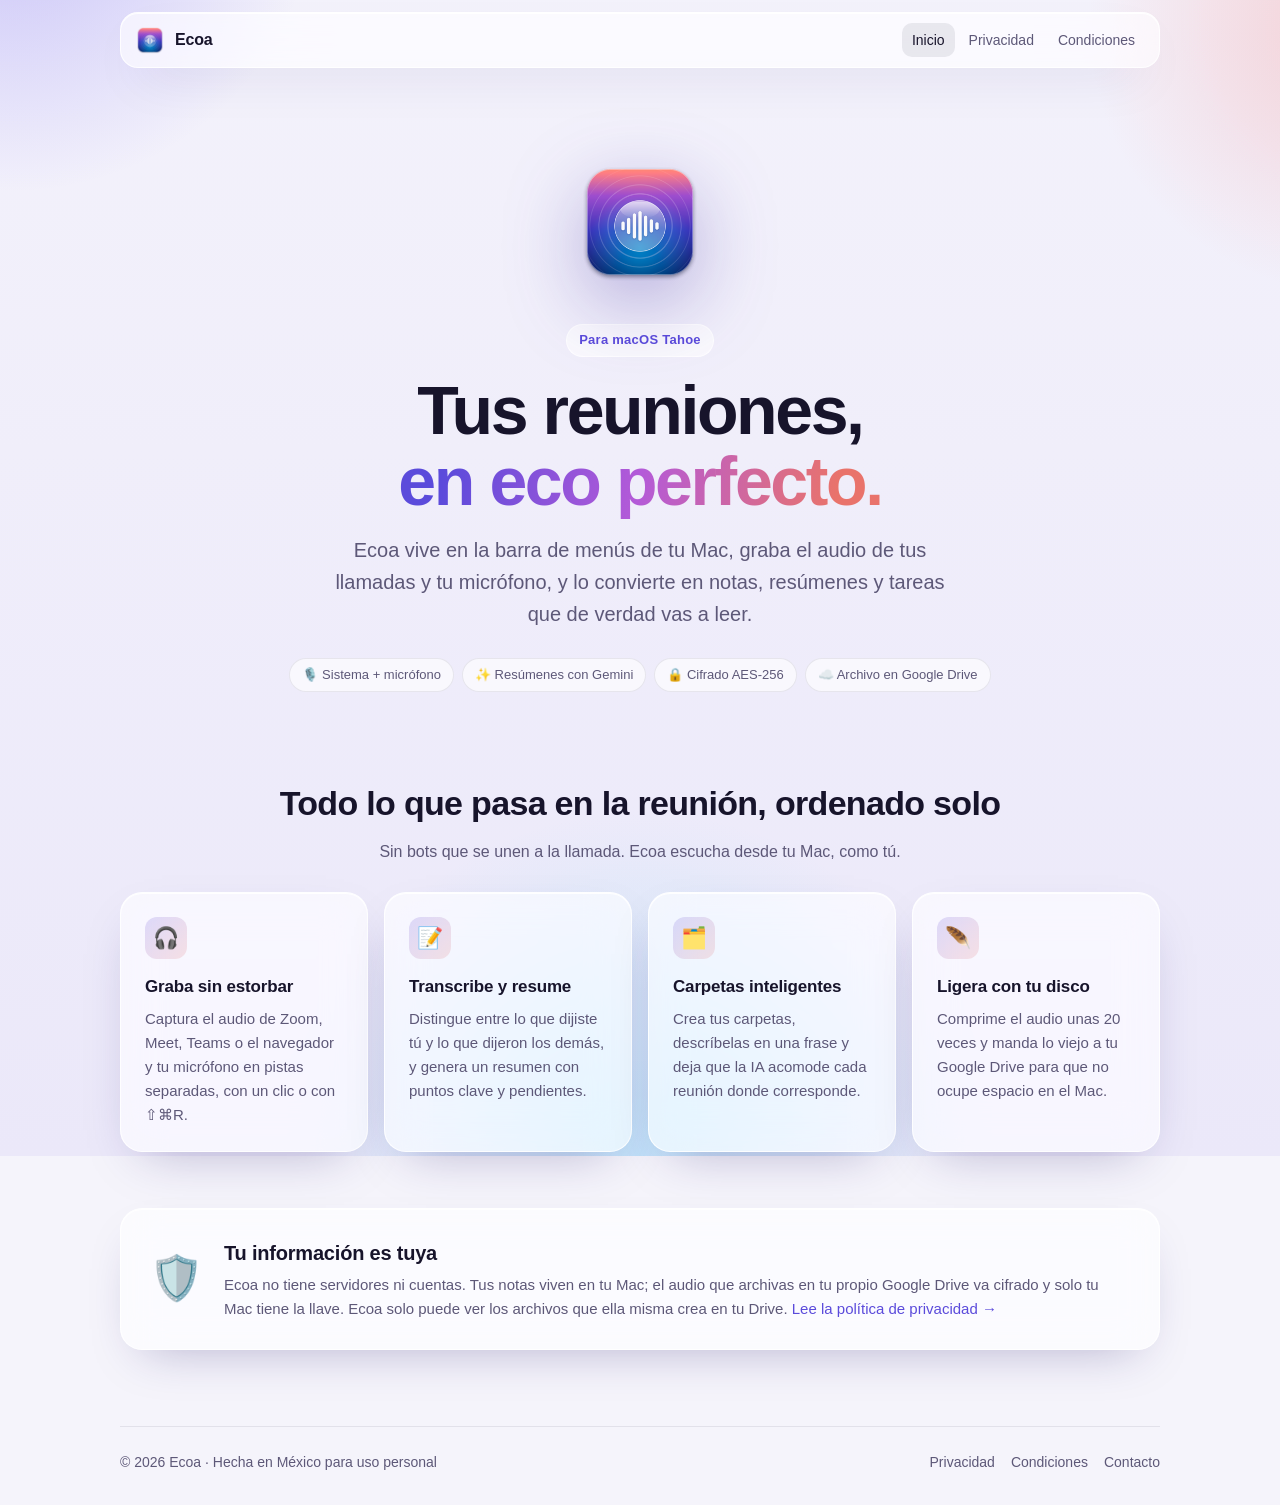
==== index.html @ 5812d520 "Add files via upload" ====
<!doctype html>
<html lang="es">
<head>
<meta charset="utf-8">
<meta name="viewport" content="width=device-width, initial-scale=1">
<title>Ecoa</title>
<meta name="description" content="Notas de reuniones para Mac: graba, transcribe y resume tus reuniones con privacidad.">
<link rel="icon" href="favicon.png">
<link rel="stylesheet" href="style.css">
</head>
<body>
<header class="wrap nav">
  <a class="brand" href="index.html"><img src="icon.png" alt="">Ecoa</a>
  <nav class="nav-links">
    <a href="index.html" aria-current="page">Inicio</a>
    <a href="privacidad.html">Privacidad</a>
    <a href="condiciones.html">Condiciones</a>
  </nav>
</header>
<main class="wrap">
  <section class="hero">
    <img class="hero-icon" src="icon.png" alt="Icono de Ecoa">
    <div><span class="eyebrow">Para macOS Tahoe</span></div>
    <h1>Tus reuniones,<br><span class="gradient-text">en eco perfecto.</span></h1>
    <p class="lead">Ecoa vive en la barra de menús de tu Mac, graba el audio de tus llamadas y tu micrófono, y lo convierte en notas, resúmenes y tareas que de verdad vas a leer.</p>
    <div class="pill-row">
      <span class="pill">🎙️ Sistema + micrófono</span>
      <span class="pill">✨ Resúmenes con Gemini</span>
      <span class="pill">🔒 Cifrado AES‑256</span>
      <span class="pill">☁️ Archivo en Google Drive</span>
    </div>
  </section>

  <section>
    <h2 class="section-title">Todo lo que pasa en la reunión, ordenado solo</h2>
    <p class="section-sub">Sin bots que se unen a la llamada. Ecoa escucha desde tu Mac, como tú.</p>
    <div class="grid">
      <div class="card"><div class="ico">🎧</div><h3>Graba sin estorbar</h3><p>Captura el audio de Zoom, Meet, Teams o el navegador y tu micrófono en pistas separadas, con un clic o con ⇧⌘R.</p></div>
      <div class="card"><div class="ico">📝</div><h3>Transcribe y resume</h3><p>Distingue entre lo que dijiste tú y lo que dijeron los demás, y genera un resumen con puntos clave y pendientes.</p></div>
      <div class="card"><div class="ico">🗂️</div><h3>Carpetas inteligentes</h3><p>Crea tus carpetas, descríbelas en una frase y deja que la IA acomode cada reunión donde corresponde.</p></div>
      <div class="card"><div class="ico">🪶</div><h3>Ligera con tu disco</h3><p>Comprime el audio unas 20 veces y manda lo viejo a tu Google Drive para que no ocupe espacio en el Mac.</p></div>
    </div>
  </section>

  <section>
    <div class="card privacy-band">
      <div class="shield">🛡️</div>
      <div>
        <h3>Tu información es tuya</h3>
        <p>Ecoa no tiene servidores ni cuentas. Tus notas viven en tu Mac; el audio que archivas en tu propio Google Drive va cifrado y solo tu Mac tiene la llave. Ecoa solo puede ver los archivos que ella misma crea en tu Drive. <a href="privacidad.html">Lee la política de privacidad →</a></p>
      </div>
    </div>
  </section>
</main>
<footer class="wrap">
  <span>© 2026 Ecoa · Hecha en México para uso personal</span>
  <nav><a href="privacidad.html">Privacidad</a><a href="condiciones.html">Condiciones</a><a href="mailto:luis.javier.ljal@gmail.com">Contacto</a></nav>
</footer>
</body></html>
---- style.css ----
:root {
  --bg: #f5f4fb;
  --bg-2: #ebe8f7;
  --text: #17142b;
  --muted: #5d5878;
  --card: rgba(255, 255, 255, 0.62);
  --card-border: rgba(255, 255, 255, 0.85);
  --line: rgba(23, 20, 43, 0.08);
  --accent: #5b4bdb;
  --accent-2: #e9736b;
  --glow-1: rgba(91, 75, 219, 0.30);
  --glow-2: rgba(233, 115, 107, 0.26);
  --glow-3: rgba(64, 200, 240, 0.22);
  --shadow: 0 1px 0 rgba(255,255,255,.9) inset, 0 20px 50px -24px rgba(40, 30, 110, 0.35);
}
@media (prefers-color-scheme: dark) {
  :root {
    --bg: #0c0b1a;
    --bg-2: #141230;
    --text: #f1effb;
    --muted: #a6a1c4;
    --card: rgba(255, 255, 255, 0.06);
    --card-border: rgba(255, 255, 255, 0.12);
    --line: rgba(255, 255, 255, 0.09);
    --accent: #9d8fff;
    --accent-2: #ff9b8c;
    --glow-1: rgba(110, 90, 255, 0.35);
    --glow-2: rgba(255, 120, 110, 0.20);
    --glow-3: rgba(60, 200, 255, 0.18);
    --shadow: 0 1px 0 rgba(255,255,255,.08) inset, 0 24px 60px -28px rgba(0, 0, 0, 0.8);
  }
}

* { box-sizing: border-box; }
html { -webkit-text-size-adjust: 100%; }
body {
  margin: 0;
  font-family: -apple-system, BlinkMacSystemFont, "SF Pro Text", "Inter", "Segoe UI", Roboto, sans-serif;
  color: var(--text);
  background: var(--bg);
  line-height: 1.6;
  min-height: 100vh;
  overflow-x: hidden;
}
/* Fondo de atardecer difuso, como el icono */
body::before {
  content: "";
  position: fixed; inset: -20vmax;
  z-index: -1;
  background:
    radial-gradient(40vmax 40vmax at 15% 10%, var(--glow-1), transparent 60%),
    radial-gradient(35vmax 35vmax at 90% 20%, var(--glow-2), transparent 60%),
    radial-gradient(45vmax 45vmax at 50% 100%, var(--glow-3), transparent 60%),
    linear-gradient(180deg, var(--bg), var(--bg-2));
  filter: saturate(115%);
}

a { color: var(--accent); text-decoration: none; }
a:hover { text-decoration: underline; text-underline-offset: 3px; }

.wrap { width: min(1040px, 100% - 32px); margin-inline: auto; }

/* Barra superior */
.nav {
  position: sticky; top: 12px; z-index: 10;
  margin-top: 12px;
  display: flex; align-items: center; justify-content: space-between; gap: 12px;
  padding: 10px 14px;
  border-radius: 18px;
  background: var(--card);
  border: 1px solid var(--card-border);
  backdrop-filter: blur(24px) saturate(160%);
  -webkit-backdrop-filter: blur(24px) saturate(160%);
  box-shadow: var(--shadow);
}
.brand { display: flex; align-items: center; gap: 10px; font-weight: 700; color: var(--text); letter-spacing: -0.01em; }
.brand:hover { text-decoration: none; }
.brand img { width: 30px; height: 30px; border-radius: 8px; }
.nav-links { display: flex; gap: 4px; flex-wrap: wrap; }
.nav-links a {
  color: var(--muted); font-size: 14px; font-weight: 500;
  padding: 6px 10px; border-radius: 10px;
}
.nav-links a:hover, .nav-links a[aria-current="page"] { color: var(--text); background: var(--line); text-decoration: none; }

/* Hero */
.hero { text-align: center; padding: 88px 0 56px; }
.hero-icon {
  width: 132px; height: 132px; border-radius: 30px;
  filter: drop-shadow(0 24px 40px rgba(60, 40, 160, 0.35));
  animation: float 6s ease-in-out infinite;
}
@keyframes float { 50% { transform: translateY(-8px); } }
@media (prefers-reduced-motion: reduce) { .hero-icon { animation: none; } }
.eyebrow {
  display: inline-block; margin-top: 28px;
  font-size: 13px; font-weight: 600; letter-spacing: .02em;
  color: var(--accent);
  padding: 5px 12px; border-radius: 999px;
  background: var(--card); border: 1px solid var(--card-border);
}
h1 {
  font-size: clamp(40px, 7vw, 68px);
  line-height: 1.05; letter-spacing: -0.035em;
  margin: 18px 0 16px; font-weight: 800;
}
.gradient-text {
  background: linear-gradient(100deg, var(--accent) 10%, #b45ad8 50%, var(--accent-2) 90%);
  -webkit-background-clip: text; background-clip: text; color: transparent;
}
.lead { font-size: clamp(17px, 2.2vw, 20px); color: var(--muted); max-width: 620px; margin: 0 auto; }
.pill-row { display: flex; justify-content: center; flex-wrap: wrap; gap: 8px; margin-top: 28px; }
.pill {
  font-size: 13px; color: var(--muted);
  padding: 6px 12px; border-radius: 999px;
  border: 1px solid var(--line); background: var(--card);
}

/* Tarjetas */
.grid { display: grid; grid-template-columns: repeat(auto-fit, minmax(230px, 1fr)); gap: 16px; }
.card {
  padding: 24px;
  border-radius: 22px;
  background: var(--card);
  border: 1px solid var(--card-border);
  backdrop-filter: blur(20px) saturate(150%);
  -webkit-backdrop-filter: blur(20px) saturate(150%);
  box-shadow: var(--shadow);
}
.card .ico {
  width: 42px; height: 42px; border-radius: 12px;
  display: grid; place-items: center;
  font-size: 21px;
  background: linear-gradient(135deg, rgba(91,75,219,.18), rgba(233,115,107,.18));
  margin-bottom: 14px;
}
.card h3 { margin: 0 0 6px; font-size: 17px; letter-spacing: -0.01em; }
.card p { margin: 0; color: var(--muted); font-size: 15px; }

section { padding: 28px 0; }
.section-title { text-align: center; font-size: clamp(26px, 4vw, 34px); letter-spacing: -0.02em; margin: 0 0 8px; }
.section-sub { text-align: center; color: var(--muted); margin: 0 auto 28px; max-width: 560px; }

.privacy-band {
  display: grid; grid-template-columns: auto 1fr; gap: 20px; align-items: center;
  padding: 28px;
}
.privacy-band .shield { font-size: 44px; }
.privacy-band h3 { margin: 0 0 4px; font-size: 20px; }
.privacy-band p { margin: 0; color: var(--muted); }
@media (max-width: 560px) { .privacy-band { grid-template-columns: 1fr; text-align: center; } }

/* Documentos legales */
.doc { padding: 56px 0 24px; }
.doc .card { padding: clamp(24px, 5vw, 48px); }
.doc h1 { font-size: clamp(32px, 5vw, 44px); margin: 0 0 6px; }
.doc .updated { color: var(--muted); font-size: 14px; margin: 0 0 28px; }
.doc h2 { font-size: 20px; letter-spacing: -0.01em; margin: 32px 0 8px; }
.doc p, .doc li { color: var(--text); opacity: .92; }
.doc ul { padding-left: 20px; }
.doc li { margin: 6px 0; }
.callout {
  margin: 20px 0; padding: 16px 18px; border-radius: 14px;
  background: linear-gradient(135deg, rgba(91,75,219,.10), rgba(233,115,107,.10));
  border: 1px solid var(--line);
}
code { font-family: ui-monospace, "SF Mono", Menlo, monospace; font-size: .9em; padding: 1px 6px; border-radius: 6px; background: var(--line); }

footer {
  margin: 48px auto 32px; padding-top: 24px;
  border-top: 1px solid var(--line);
  display: flex; flex-wrap: wrap; justify-content: space-between; gap: 12px;
  color: var(--muted); font-size: 14px;
}
footer nav { display: flex; gap: 16px; flex-wrap: wrap; }
footer a { color: var(--muted); }
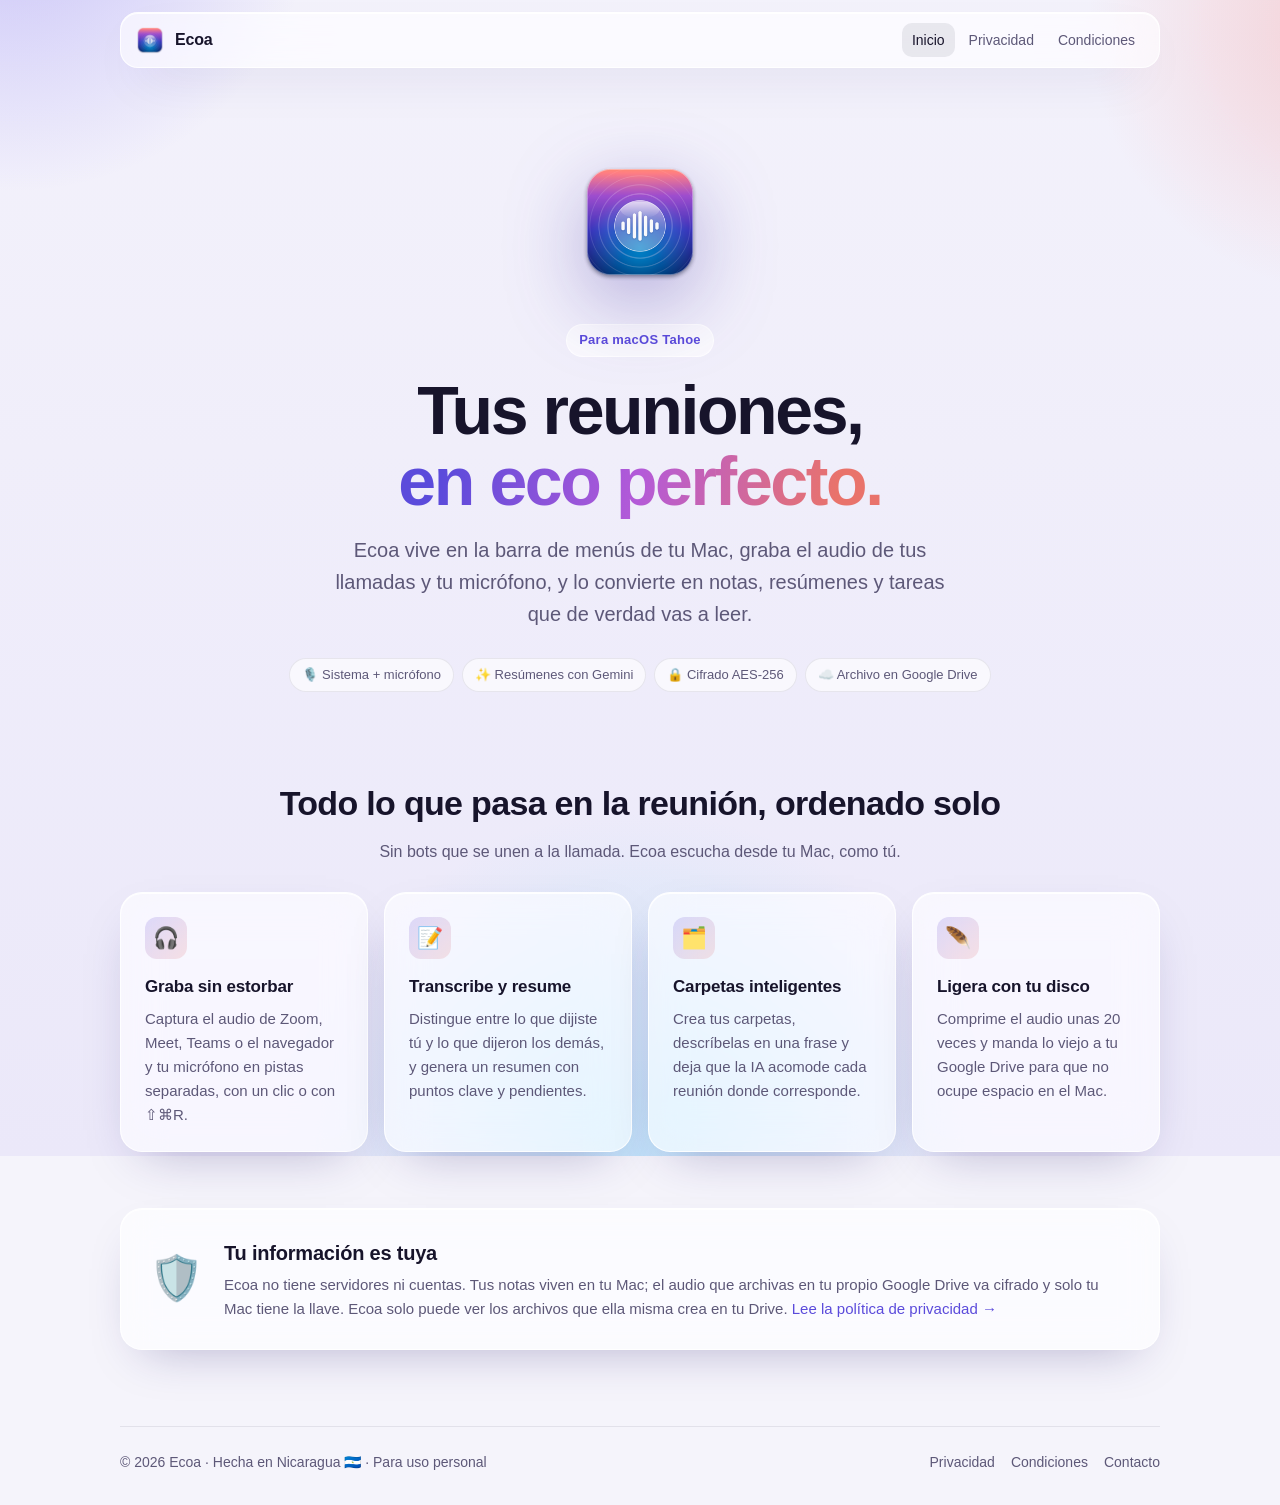
==== commit 20326f0a: "Add files via upload" ====
--- a/index.html
+++ b/index.html
@@ -53,7 +53,7 @@
   </section>
 </main>
 <footer class="wrap">
-  <span>© 2026 Ecoa · Hecha en México para uso personal</span>
+  <span>© 2026 Ecoa · Hecha en Nicaragua 🇳🇮 · Para uso personal</span>
   <nav><a href="privacidad.html">Privacidad</a><a href="condiciones.html">Condiciones</a><a href="mailto:luis.javier.ljal@gmail.com">Contacto</a></nav>
 </footer>
 </body></html>
